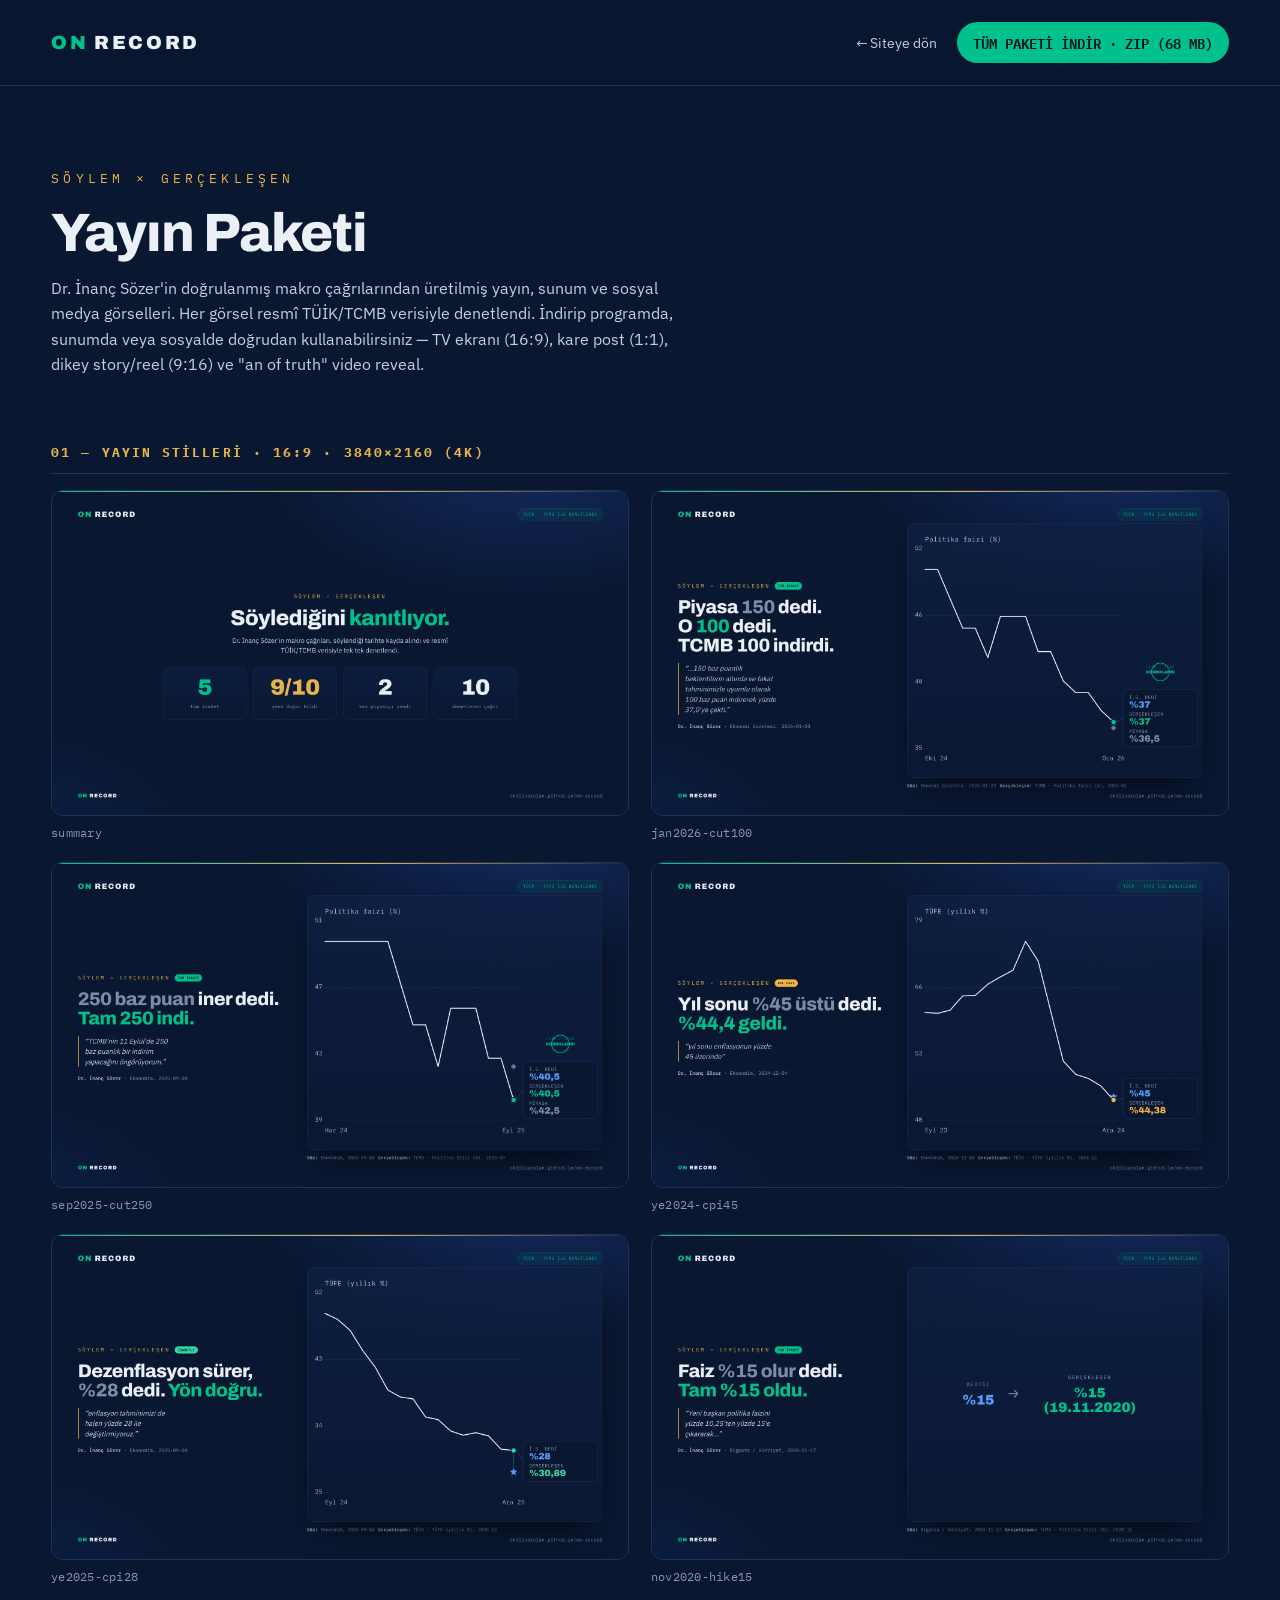
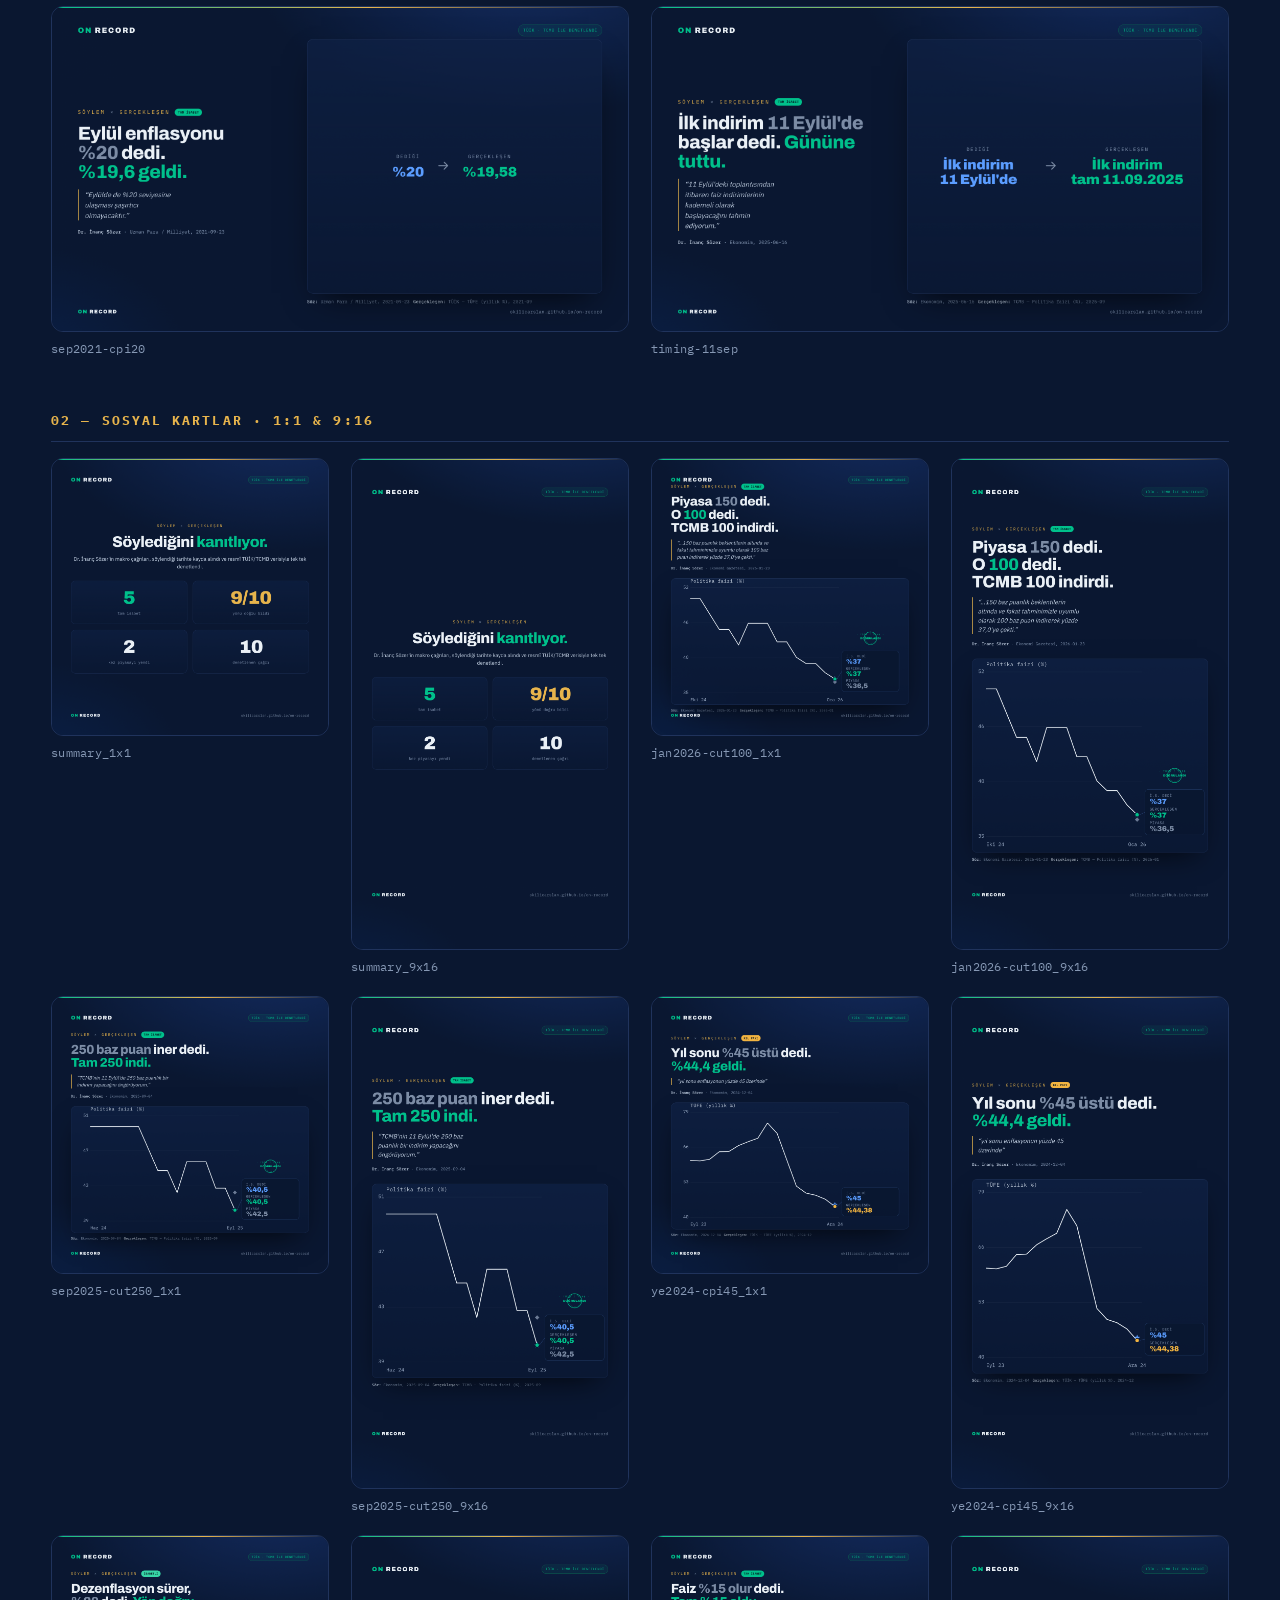
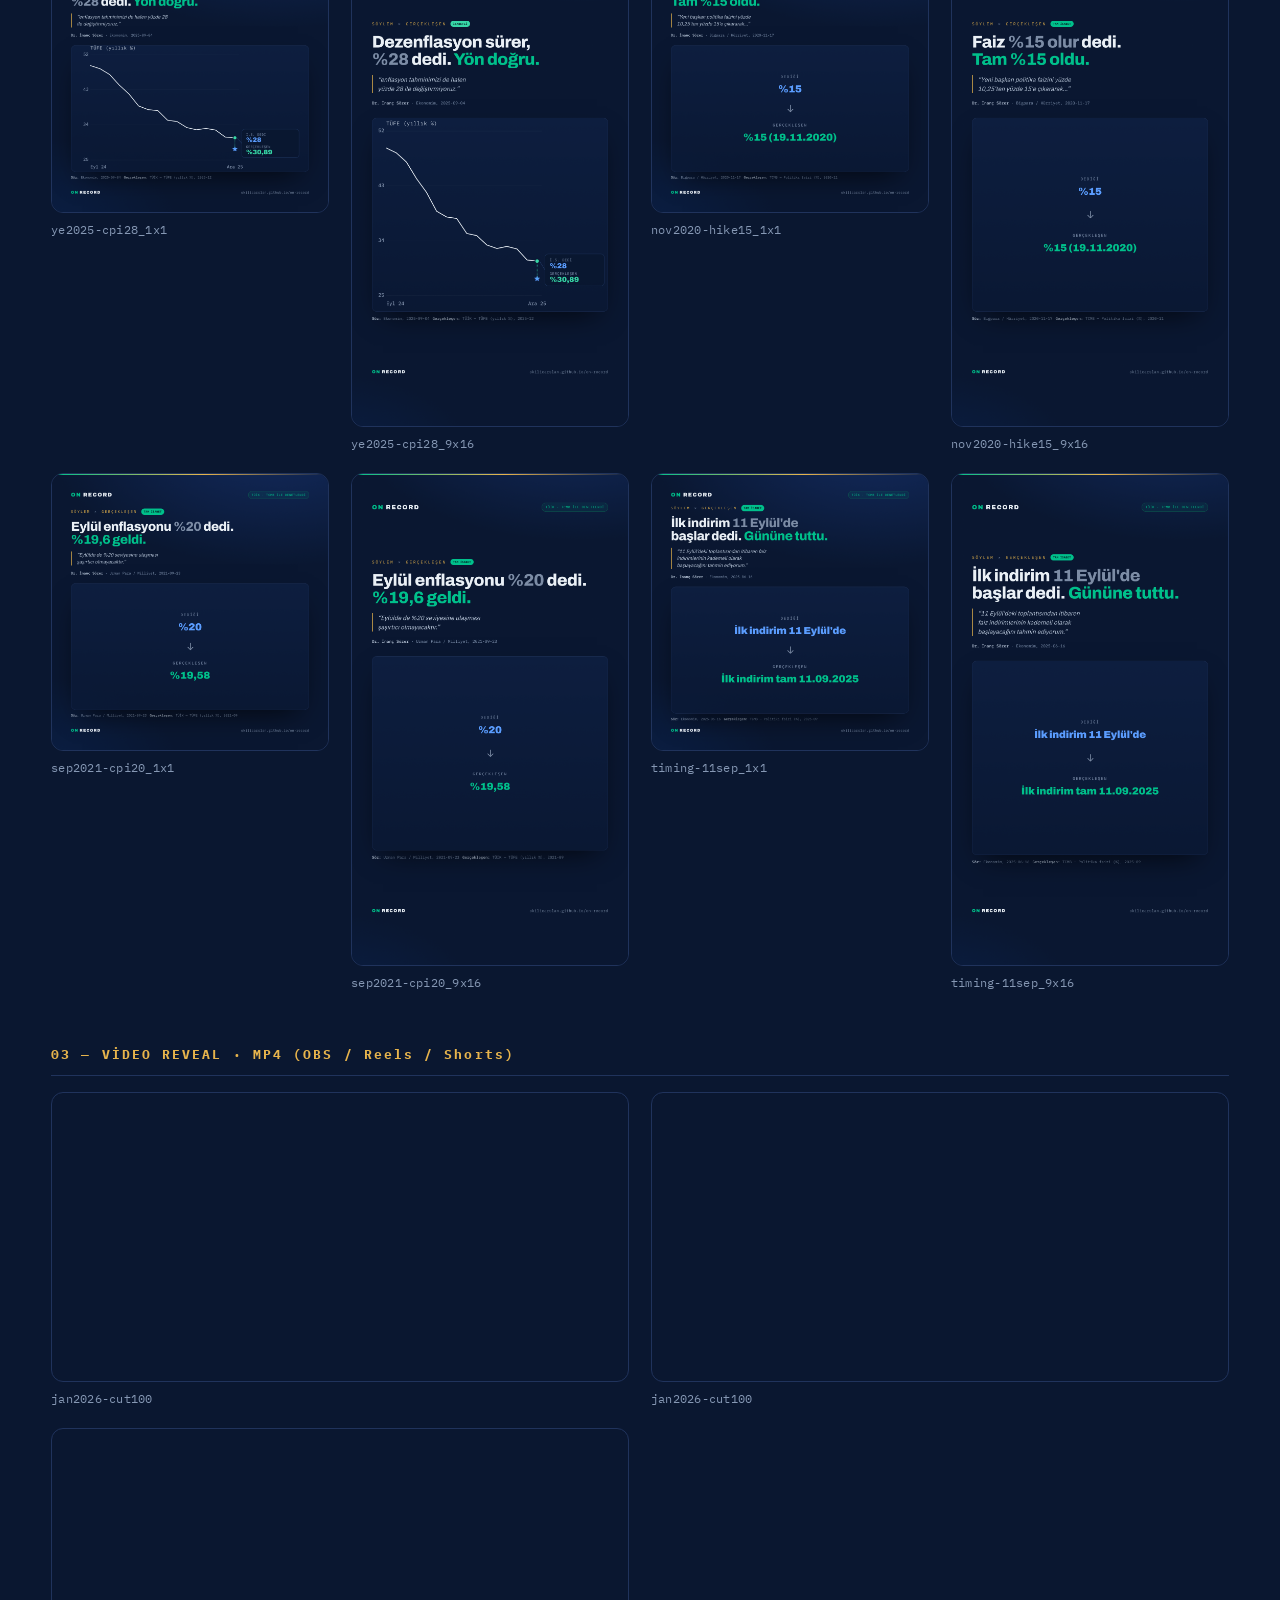
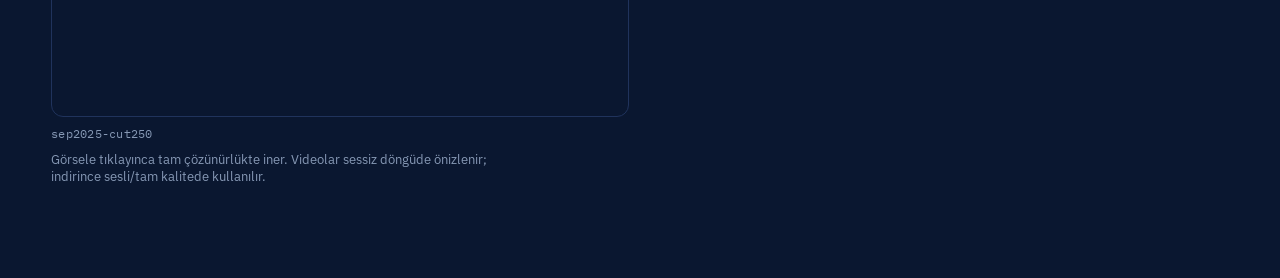
==== media/index.html @ 14b2d560 "Add broadcast/social export pack + live gallery - Export engine: window.OR_ENGINE + deterministic se" ====
<!doctype html>
<html lang="tr"><head><meta charset="utf-8">
<meta name="viewport" content="width=device-width, initial-scale=1">
<title>On Record — Yayın Paketi · Dr. İnanç Sözer</title>
<link href="https://fonts.googleapis.com/css2?family=Archivo:wght@700;800;900&family=IBM+Plex+Mono:wght@400;500&family=IBM+Plex+Sans:wght@400;500;600&display=swap" rel="stylesheet">
<style>
 :root{--navy:#0A1730;--ink:#EAF0F6;--ink2:#c3d0e2;--muted:#8698b4;--line:#20335c;--confirm:#00C08B;--gold:#E7B44C}
 *{box-sizing:border-box}
 body{margin:0;color:var(--ink);font-family:'IBM Plex Sans',system-ui,sans-serif;
   background:radial-gradient(1200px 700px at 80% -8%,#12295a 0,transparent 60%),var(--navy);padding:0 0 80px}
 .top{display:flex;align-items:center;justify-content:space-between;gap:16px;flex-wrap:wrap;
   padding:22px clamp(18px,4vw,54px);border-bottom:1px solid var(--line);position:sticky;top:0;
   background:rgba(10,23,48,.86);backdrop-filter:blur(9px);z-index:5}
 .wm{font-family:Archivo,sans-serif;font-weight:900;letter-spacing:.14em;font-size:19px}.wm span{color:var(--confirm)}
 .top a{color:var(--ink2);text-decoration:none;font-size:14px} .top a:hover{color:var(--ink)}
 .dl{font-family:'IBM Plex Mono',monospace;font-size:13px;color:#04121f !important;background:var(--confirm);
   padding:9px 16px;border-radius:999px;font-weight:600}
 header.hero{padding:clamp(40px,7vw,84px) clamp(18px,4vw,54px) 10px;max-width:1000px}
 header .ey{font-family:'IBM Plex Mono',monospace;letter-spacing:.32em;color:var(--gold);font-size:13px}
 header h1{font-family:Archivo,sans-serif;font-weight:800;letter-spacing:-.02em;line-height:1.05;
   font-size:clamp(30px,5vw,54px);margin:18px 0 14px}
 header p{color:var(--ink2);max-width:64ch;line-height:1.6;font-size:16px;margin:0}
 h2{font-family:'IBM Plex Mono',monospace;color:var(--gold);letter-spacing:.16em;font-size:13px;
   margin:56px clamp(18px,4vw,54px) 16px;padding:0 0 12px;border-bottom:1px solid var(--line);max-width:1400px}
 .grid{display:grid;gap:22px;padding:0 clamp(18px,4vw,54px);max-width:1500px}
 .b{grid-template-columns:repeat(2,1fr)} .s{grid-template-columns:repeat(4,1fr)} .m{grid-template-columns:repeat(2,1fr)}
 .fig{text-decoration:none;color:inherit} figure{margin:0}
 img,video{width:100%;display:block;border:1px solid var(--line);border-radius:12px;background:#0A1730;
   transition:transform .25s ease,border-color .25s ease}
 .fig:hover img,.fig:hover video{transform:translateY(-3px);border-color:var(--confirm)}
 figcaption{font-family:'IBM Plex Mono',monospace;font-size:12px;color:var(--muted);margin-top:9px;letter-spacing:.02em}
 .note{color:var(--muted);font-size:13px;padding:0 clamp(18px,4vw,54px);max-width:70ch;margin-top:10px}
 @media(max-width:820px){.s{grid-template-columns:repeat(2,1fr)}.b,.m{grid-template-columns:1fr}}
</style></head><body>
<div class="top">
  <div class="wm"><span>ON</span> RECORD</div>
  <div style="display:flex;align-items:center;gap:20px">
    <a href="../index.html">← Siteye dön</a>
    <a class="dl" href="on-record-yayin-paketi.zip" download>TÜM PAKETİ İNDİR · ZIP (68 MB)</a>
  </div>
</div>
<header class="hero">
  <div class="ey">SÖYLEM × GERÇEKLEŞEN</div>
  <h1>Yayın Paketi</h1>
  <p>Dr. İnanç Sözer'in doğrulanmış makro çağrılarından üretilmiş yayın, sunum ve sosyal medya görselleri.
  Her görsel resmî TÜİK/TCMB verisiyle denetlendi. İndirip programda, sunumda veya sosyalde doğrudan kullanabilirsiniz —
  TV ekranı (16:9), kare post (1:1), dikey story/reel (9:16) ve "an of truth" video reveal.</p>
</header>
<h2>01 — YAYIN STİLLERİ · 16:9 · 3840×2160 (4K)</h2><div class="grid b"><a class="fig" href="broadcast/summary_16x9.png" download><figure><img loading="lazy" src="broadcast/summary_16x9.png"><figcaption>summary</figcaption></figure></a><a class="fig" href="broadcast/jan2026-cut100_16x9.png" download><figure><img loading="lazy" src="broadcast/jan2026-cut100_16x9.png"><figcaption>jan2026-cut100</figcaption></figure></a><a class="fig" href="broadcast/sep2025-cut250_16x9.png" download><figure><img loading="lazy" src="broadcast/sep2025-cut250_16x9.png"><figcaption>sep2025-cut250</figcaption></figure></a><a class="fig" href="broadcast/ye2024-cpi45_16x9.png" download><figure><img loading="lazy" src="broadcast/ye2024-cpi45_16x9.png"><figcaption>ye2024-cpi45</figcaption></figure></a><a class="fig" href="broadcast/ye2025-cpi28_16x9.png" download><figure><img loading="lazy" src="broadcast/ye2025-cpi28_16x9.png"><figcaption>ye2025-cpi28</figcaption></figure></a><a class="fig" href="broadcast/nov2020-hike15_16x9.png" download><figure><img loading="lazy" src="broadcast/nov2020-hike15_16x9.png"><figcaption>nov2020-hike15</figcaption></figure></a><a class="fig" href="broadcast/sep2021-cpi20_16x9.png" download><figure><img loading="lazy" src="broadcast/sep2021-cpi20_16x9.png"><figcaption>sep2021-cpi20</figcaption></figure></a><a class="fig" href="broadcast/timing-11sep_16x9.png" download><figure><img loading="lazy" src="broadcast/timing-11sep_16x9.png"><figcaption>timing-11sep</figcaption></figure></a></div>
<h2>02 — SOSYAL KARTLAR · 1:1 & 9:16</h2><div class="grid s"><a class="fig" href="social/summary_1x1.png" download><figure><img loading="lazy" src="social/summary_1x1.png"><figcaption>summary_1x1</figcaption></figure></a><a class="fig" href="social/summary_9x16.png" download><figure><img loading="lazy" src="social/summary_9x16.png"><figcaption>summary_9x16</figcaption></figure></a><a class="fig" href="social/jan2026-cut100_1x1.png" download><figure><img loading="lazy" src="social/jan2026-cut100_1x1.png"><figcaption>jan2026-cut100_1x1</figcaption></figure></a><a class="fig" href="social/jan2026-cut100_9x16.png" download><figure><img loading="lazy" src="social/jan2026-cut100_9x16.png"><figcaption>jan2026-cut100_9x16</figcaption></figure></a><a class="fig" href="social/sep2025-cut250_1x1.png" download><figure><img loading="lazy" src="social/sep2025-cut250_1x1.png"><figcaption>sep2025-cut250_1x1</figcaption></figure></a><a class="fig" href="social/sep2025-cut250_9x16.png" download><figure><img loading="lazy" src="social/sep2025-cut250_9x16.png"><figcaption>sep2025-cut250_9x16</figcaption></figure></a><a class="fig" href="social/ye2024-cpi45_1x1.png" download><figure><img loading="lazy" src="social/ye2024-cpi45_1x1.png"><figcaption>ye2024-cpi45_1x1</figcaption></figure></a><a class="fig" href="social/ye2024-cpi45_9x16.png" download><figure><img loading="lazy" src="social/ye2024-cpi45_9x16.png"><figcaption>ye2024-cpi45_9x16</figcaption></figure></a><a class="fig" href="social/ye2025-cpi28_1x1.png" download><figure><img loading="lazy" src="social/ye2025-cpi28_1x1.png"><figcaption>ye2025-cpi28_1x1</figcaption></figure></a><a class="fig" href="social/ye2025-cpi28_9x16.png" download><figure><img loading="lazy" src="social/ye2025-cpi28_9x16.png"><figcaption>ye2025-cpi28_9x16</figcaption></figure></a><a class="fig" href="social/nov2020-hike15_1x1.png" download><figure><img loading="lazy" src="social/nov2020-hike15_1x1.png"><figcaption>nov2020-hike15_1x1</figcaption></figure></a><a class="fig" href="social/nov2020-hike15_9x16.png" download><figure><img loading="lazy" src="social/nov2020-hike15_9x16.png"><figcaption>nov2020-hike15_9x16</figcaption></figure></a><a class="fig" href="social/sep2021-cpi20_1x1.png" download><figure><img loading="lazy" src="social/sep2021-cpi20_1x1.png"><figcaption>sep2021-cpi20_1x1</figcaption></figure></a><a class="fig" href="social/sep2021-cpi20_9x16.png" download><figure><img loading="lazy" src="social/sep2021-cpi20_9x16.png"><figcaption>sep2021-cpi20_9x16</figcaption></figure></a><a class="fig" href="social/timing-11sep_1x1.png" download><figure><img loading="lazy" src="social/timing-11sep_1x1.png"><figcaption>timing-11sep_1x1</figcaption></figure></a><a class="fig" href="social/timing-11sep_9x16.png" download><figure><img loading="lazy" src="social/timing-11sep_9x16.png"><figcaption>timing-11sep_9x16</figcaption></figure></a></div>
<h2>03 — VİDEO REVEAL · MP4 (OBS / Reels / Shorts)</h2><div class="grid m"><a class="fig" href="motion/jan2026-cut100_16x9.mp4" download><figure><video src="motion/jan2026-cut100_16x9.mp4" autoplay loop muted playsinline></video><figcaption>jan2026-cut100</figcaption></figure></a><a class="fig" href="motion/jan2026-cut100_9x16.mp4" download><figure><video src="motion/jan2026-cut100_9x16.mp4" autoplay loop muted playsinline></video><figcaption>jan2026-cut100</figcaption></figure></a><a class="fig" href="motion/sep2025-cut250_16x9.mp4" download><figure><video src="motion/sep2025-cut250_16x9.mp4" autoplay loop muted playsinline></video><figcaption>sep2025-cut250</figcaption></figure></a></div>
<p class="note">Görsele tıklayınca tam çözünürlükte iner. Videolar sessiz döngüde önizlenir; indirince sesli/tam kalitede kullanılır.</p>
</body></html>
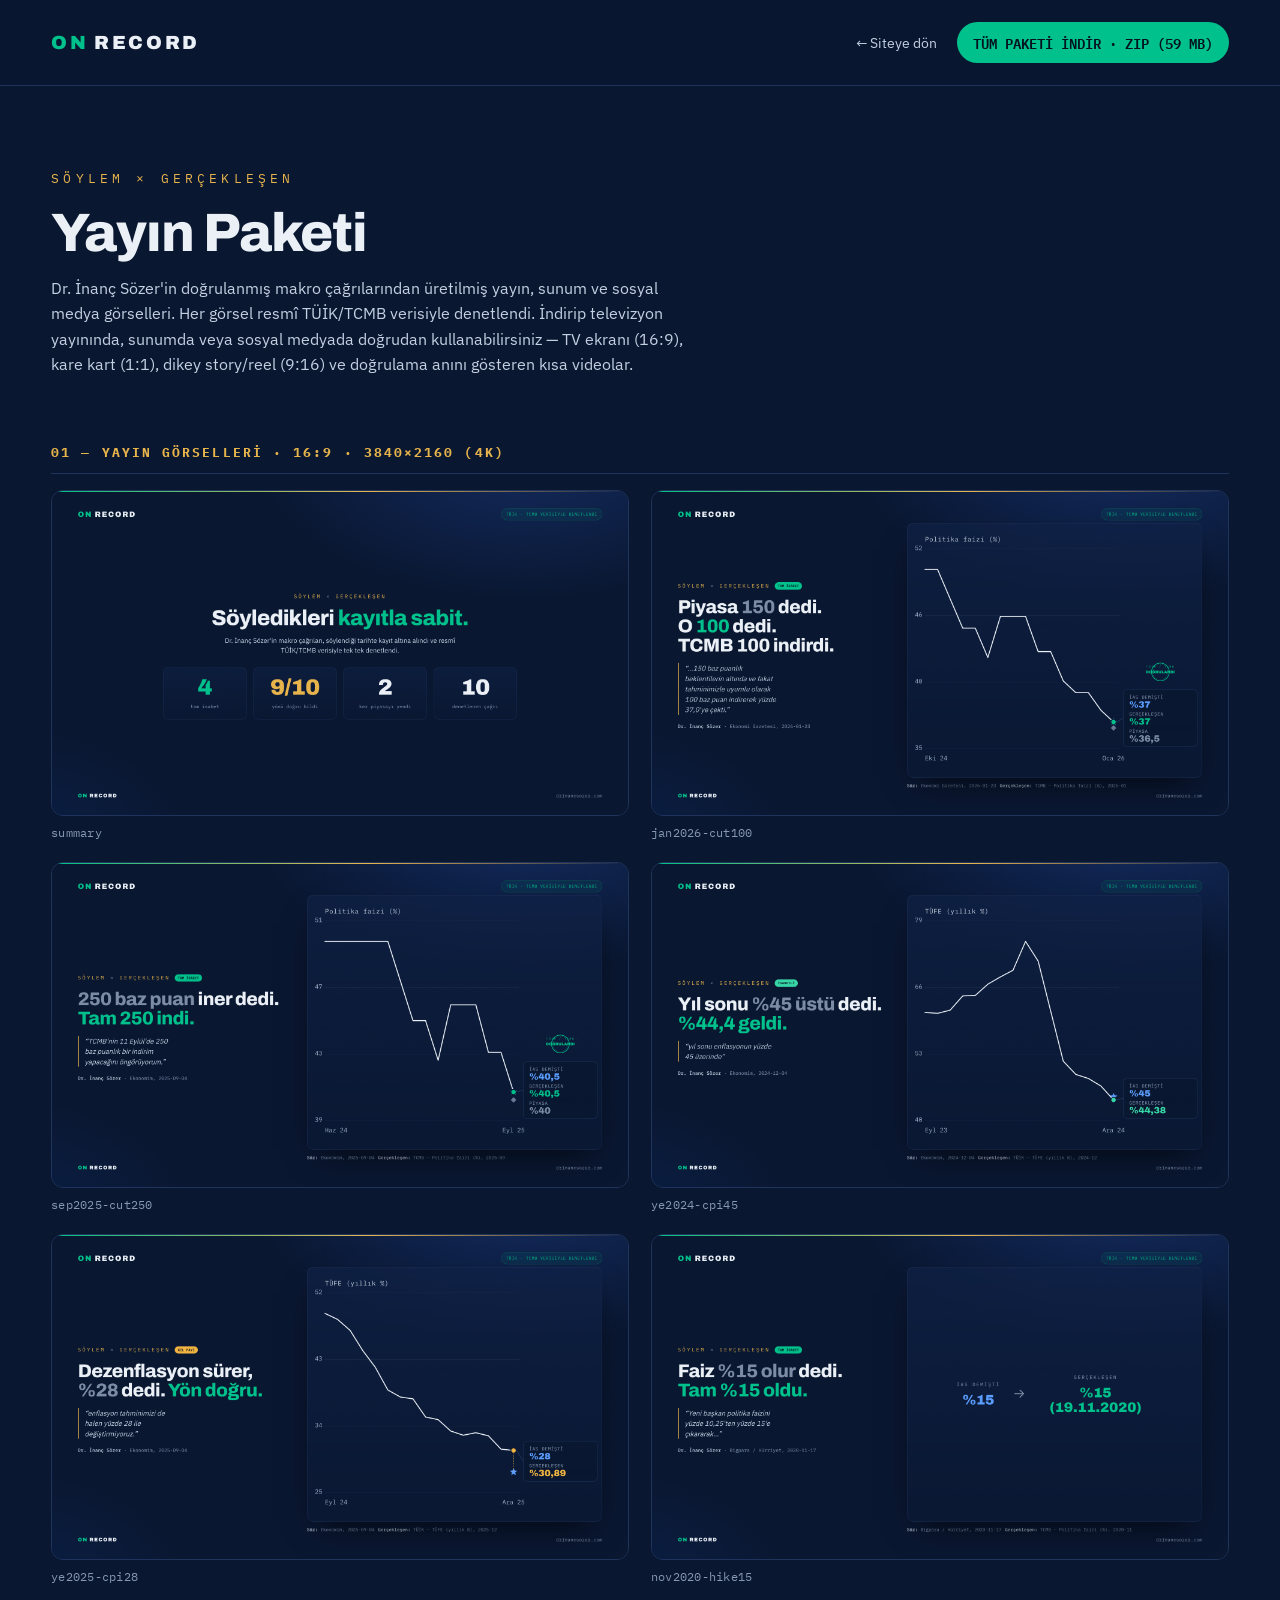
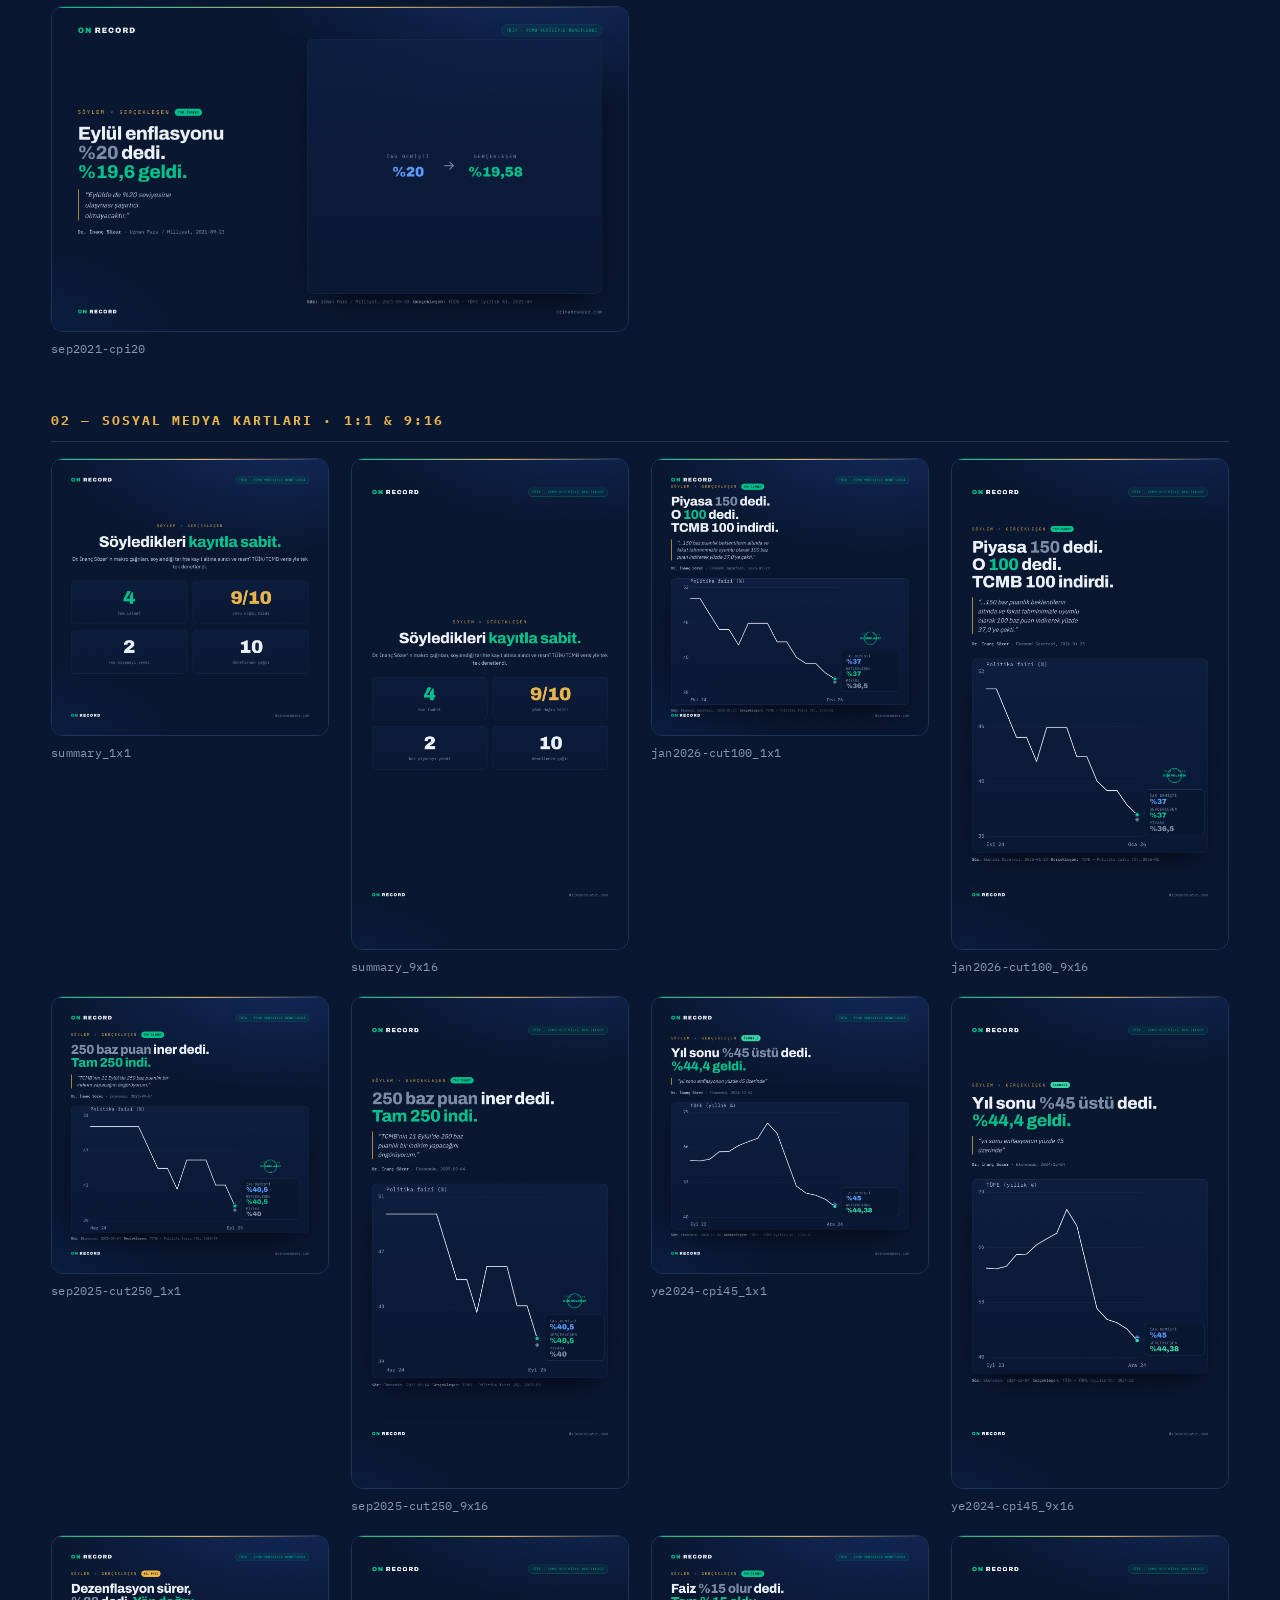
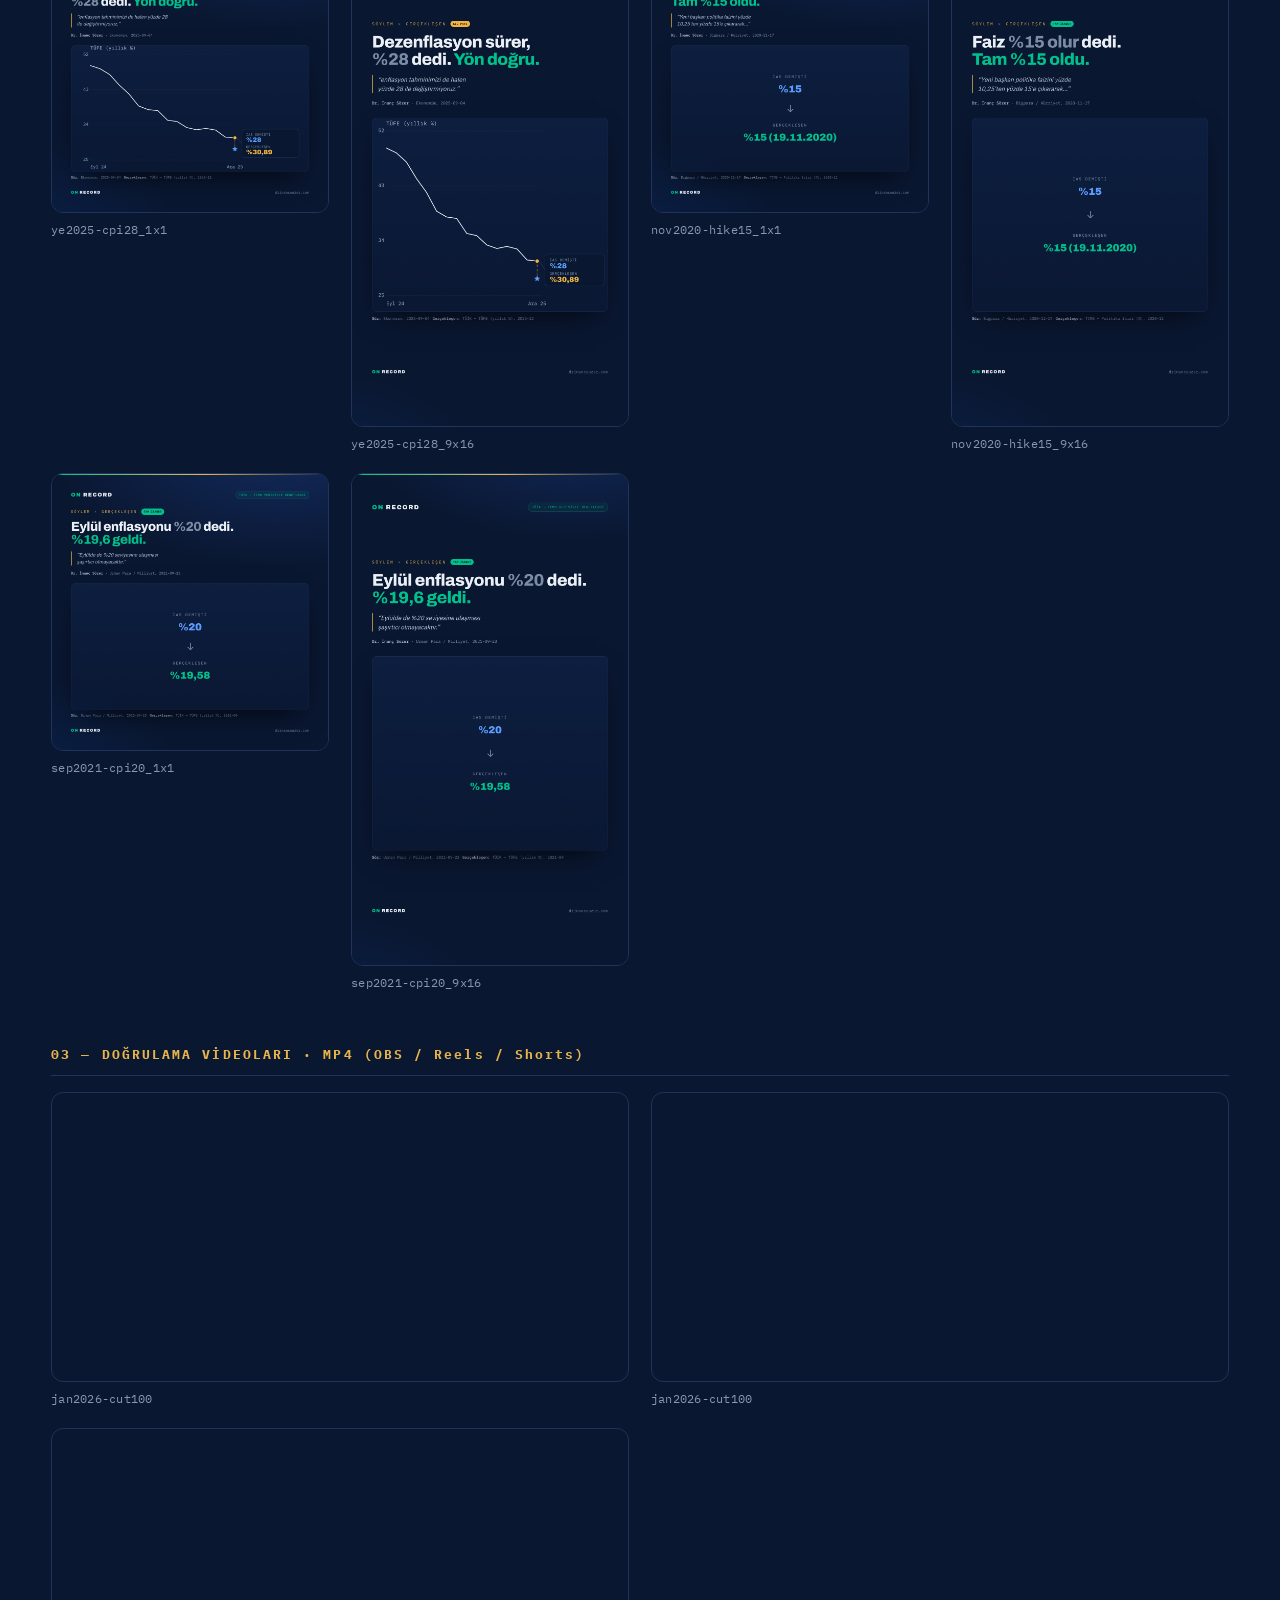
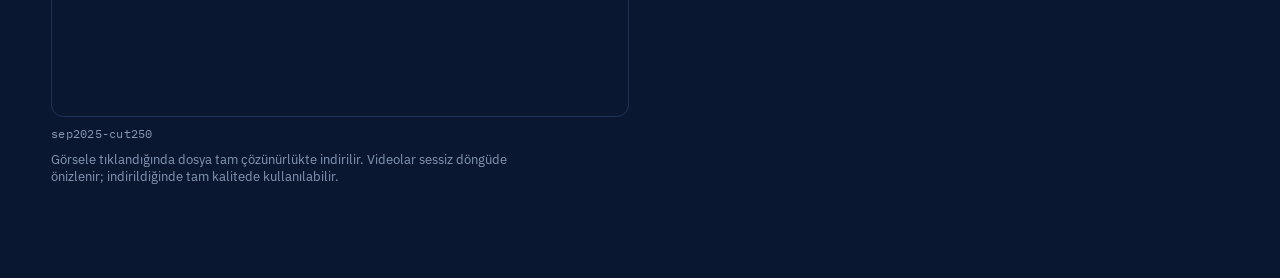
==== commit 9d821650: "A-to-Z audit + Turkish council fixes: audit-proof dataset, professional register, #hediye gate - Dat" ====
--- a/media/index.html
+++ b/media/index.html
@@ -36,18 +36,18 @@
   <div class="wm"><span>ON</span> RECORD</div>
   <div style="display:flex;align-items:center;gap:20px">
     <a href="../index.html">← Siteye dön</a>
-    <a class="dl" href="on-record-yayin-paketi.zip" download>TÜM PAKETİ İNDİR · ZIP (68 MB)</a>
+    <a class="dl" href="on-record-yayin-paketi.zip" download>TÜM PAKETİ İNDİR · ZIP (59 MB)</a>
   </div>
 </div>
 <header class="hero">
   <div class="ey">SÖYLEM × GERÇEKLEŞEN</div>
   <h1>Yayın Paketi</h1>
   <p>Dr. İnanç Sözer'in doğrulanmış makro çağrılarından üretilmiş yayın, sunum ve sosyal medya görselleri.
-  Her görsel resmî TÜİK/TCMB verisiyle denetlendi. İndirip programda, sunumda veya sosyalde doğrudan kullanabilirsiniz —
-  TV ekranı (16:9), kare post (1:1), dikey story/reel (9:16) ve "an of truth" video reveal.</p>
+  Her görsel resmî TÜİK/TCMB verisiyle denetlendi. İndirip televizyon yayınında, sunumda veya sosyal medyada doğrudan kullanabilirsiniz —
+  TV ekranı (16:9), kare kart (1:1), dikey story/reel (9:16) ve doğrulama anını gösteren kısa videolar.</p>
 </header>
-<h2>01 — YAYIN STİLLERİ · 16:9 · 3840×2160 (4K)</h2><div class="grid b"><a class="fig" href="broadcast/summary_16x9.png" download><figure><img loading="lazy" src="broadcast/summary_16x9.png"><figcaption>summary</figcaption></figure></a><a class="fig" href="broadcast/jan2026-cut100_16x9.png" download><figure><img loading="lazy" src="broadcast/jan2026-cut100_16x9.png"><figcaption>jan2026-cut100</figcaption></figure></a><a class="fig" href="broadcast/sep2025-cut250_16x9.png" download><figure><img loading="lazy" src="broadcast/sep2025-cut250_16x9.png"><figcaption>sep2025-cut250</figcaption></figure></a><a class="fig" href="broadcast/ye2024-cpi45_16x9.png" download><figure><img loading="lazy" src="broadcast/ye2024-cpi45_16x9.png"><figcaption>ye2024-cpi45</figcaption></figure></a><a class="fig" href="broadcast/ye2025-cpi28_16x9.png" download><figure><img loading="lazy" src="broadcast/ye2025-cpi28_16x9.png"><figcaption>ye2025-cpi28</figcaption></figure></a><a class="fig" href="broadcast/nov2020-hike15_16x9.png" download><figure><img loading="lazy" src="broadcast/nov2020-hike15_16x9.png"><figcaption>nov2020-hike15</figcaption></figure></a><a class="fig" href="broadcast/sep2021-cpi20_16x9.png" download><figure><img loading="lazy" src="broadcast/sep2021-cpi20_16x9.png"><figcaption>sep2021-cpi20</figcaption></figure></a><a class="fig" href="broadcast/timing-11sep_16x9.png" download><figure><img loading="lazy" src="broadcast/timing-11sep_16x9.png"><figcaption>timing-11sep</figcaption></figure></a></div>
-<h2>02 — SOSYAL KARTLAR · 1:1 & 9:16</h2><div class="grid s"><a class="fig" href="social/summary_1x1.png" download><figure><img loading="lazy" src="social/summary_1x1.png"><figcaption>summary_1x1</figcaption></figure></a><a class="fig" href="social/summary_9x16.png" download><figure><img loading="lazy" src="social/summary_9x16.png"><figcaption>summary_9x16</figcaption></figure></a><a class="fig" href="social/jan2026-cut100_1x1.png" download><figure><img loading="lazy" src="social/jan2026-cut100_1x1.png"><figcaption>jan2026-cut100_1x1</figcaption></figure></a><a class="fig" href="social/jan2026-cut100_9x16.png" download><figure><img loading="lazy" src="social/jan2026-cut100_9x16.png"><figcaption>jan2026-cut100_9x16</figcaption></figure></a><a class="fig" href="social/sep2025-cut250_1x1.png" download><figure><img loading="lazy" src="social/sep2025-cut250_1x1.png"><figcaption>sep2025-cut250_1x1</figcaption></figure></a><a class="fig" href="social/sep2025-cut250_9x16.png" download><figure><img loading="lazy" src="social/sep2025-cut250_9x16.png"><figcaption>sep2025-cut250_9x16</figcaption></figure></a><a class="fig" href="social/ye2024-cpi45_1x1.png" download><figure><img loading="lazy" src="social/ye2024-cpi45_1x1.png"><figcaption>ye2024-cpi45_1x1</figcaption></figure></a><a class="fig" href="social/ye2024-cpi45_9x16.png" download><figure><img loading="lazy" src="social/ye2024-cpi45_9x16.png"><figcaption>ye2024-cpi45_9x16</figcaption></figure></a><a class="fig" href="social/ye2025-cpi28_1x1.png" download><figure><img loading="lazy" src="social/ye2025-cpi28_1x1.png"><figcaption>ye2025-cpi28_1x1</figcaption></figure></a><a class="fig" href="social/ye2025-cpi28_9x16.png" download><figure><img loading="lazy" src="social/ye2025-cpi28_9x16.png"><figcaption>ye2025-cpi28_9x16</figcaption></figure></a><a class="fig" href="social/nov2020-hike15_1x1.png" download><figure><img loading="lazy" src="social/nov2020-hike15_1x1.png"><figcaption>nov2020-hike15_1x1</figcaption></figure></a><a class="fig" href="social/nov2020-hike15_9x16.png" download><figure><img loading="lazy" src="social/nov2020-hike15_9x16.png"><figcaption>nov2020-hike15_9x16</figcaption></figure></a><a class="fig" href="social/sep2021-cpi20_1x1.png" download><figure><img loading="lazy" src="social/sep2021-cpi20_1x1.png"><figcaption>sep2021-cpi20_1x1</figcaption></figure></a><a class="fig" href="social/sep2021-cpi20_9x16.png" download><figure><img loading="lazy" src="social/sep2021-cpi20_9x16.png"><figcaption>sep2021-cpi20_9x16</figcaption></figure></a><a class="fig" href="social/timing-11sep_1x1.png" download><figure><img loading="lazy" src="social/timing-11sep_1x1.png"><figcaption>timing-11sep_1x1</figcaption></figure></a><a class="fig" href="social/timing-11sep_9x16.png" download><figure><img loading="lazy" src="social/timing-11sep_9x16.png"><figcaption>timing-11sep_9x16</figcaption></figure></a></div>
-<h2>03 — VİDEO REVEAL · MP4 (OBS / Reels / Shorts)</h2><div class="grid m"><a class="fig" href="motion/jan2026-cut100_16x9.mp4" download><figure><video src="motion/jan2026-cut100_16x9.mp4" autoplay loop muted playsinline></video><figcaption>jan2026-cut100</figcaption></figure></a><a class="fig" href="motion/jan2026-cut100_9x16.mp4" download><figure><video src="motion/jan2026-cut100_9x16.mp4" autoplay loop muted playsinline></video><figcaption>jan2026-cut100</figcaption></figure></a><a class="fig" href="motion/sep2025-cut250_16x9.mp4" download><figure><video src="motion/sep2025-cut250_16x9.mp4" autoplay loop muted playsinline></video><figcaption>sep2025-cut250</figcaption></figure></a></div>
-<p class="note">Görsele tıklayınca tam çözünürlükte iner. Videolar sessiz döngüde önizlenir; indirince sesli/tam kalitede kullanılır.</p>
+<h2>01 — YAYIN GÖRSELLERİ · 16:9 · 3840×2160 (4K)</h2><div class="grid b"><a class="fig" href="broadcast/summary_16x9.png" download><figure><img loading="lazy" src="broadcast/summary_16x9.png"><figcaption>summary</figcaption></figure></a><a class="fig" href="broadcast/jan2026-cut100_16x9.png" download><figure><img loading="lazy" src="broadcast/jan2026-cut100_16x9.png"><figcaption>jan2026-cut100</figcaption></figure></a><a class="fig" href="broadcast/sep2025-cut250_16x9.png" download><figure><img loading="lazy" src="broadcast/sep2025-cut250_16x9.png"><figcaption>sep2025-cut250</figcaption></figure></a><a class="fig" href="broadcast/ye2024-cpi45_16x9.png" download><figure><img loading="lazy" src="broadcast/ye2024-cpi45_16x9.png"><figcaption>ye2024-cpi45</figcaption></figure></a><a class="fig" href="broadcast/ye2025-cpi28_16x9.png" download><figure><img loading="lazy" src="broadcast/ye2025-cpi28_16x9.png"><figcaption>ye2025-cpi28</figcaption></figure></a><a class="fig" href="broadcast/nov2020-hike15_16x9.png" download><figure><img loading="lazy" src="broadcast/nov2020-hike15_16x9.png"><figcaption>nov2020-hike15</figcaption></figure></a><a class="fig" href="broadcast/sep2021-cpi20_16x9.png" download><figure><img loading="lazy" src="broadcast/sep2021-cpi20_16x9.png"><figcaption>sep2021-cpi20</figcaption></figure></a></div>
+<h2>02 — SOSYAL MEDYA KARTLARI · 1:1 & 9:16</h2><div class="grid s"><a class="fig" href="social/summary_1x1.png" download><figure><img loading="lazy" src="social/summary_1x1.png"><figcaption>summary_1x1</figcaption></figure></a><a class="fig" href="social/summary_9x16.png" download><figure><img loading="lazy" src="social/summary_9x16.png"><figcaption>summary_9x16</figcaption></figure></a><a class="fig" href="social/jan2026-cut100_1x1.png" download><figure><img loading="lazy" src="social/jan2026-cut100_1x1.png"><figcaption>jan2026-cut100_1x1</figcaption></figure></a><a class="fig" href="social/jan2026-cut100_9x16.png" download><figure><img loading="lazy" src="social/jan2026-cut100_9x16.png"><figcaption>jan2026-cut100_9x16</figcaption></figure></a><a class="fig" href="social/sep2025-cut250_1x1.png" download><figure><img loading="lazy" src="social/sep2025-cut250_1x1.png"><figcaption>sep2025-cut250_1x1</figcaption></figure></a><a class="fig" href="social/sep2025-cut250_9x16.png" download><figure><img loading="lazy" src="social/sep2025-cut250_9x16.png"><figcaption>sep2025-cut250_9x16</figcaption></figure></a><a class="fig" href="social/ye2024-cpi45_1x1.png" download><figure><img loading="lazy" src="social/ye2024-cpi45_1x1.png"><figcaption>ye2024-cpi45_1x1</figcaption></figure></a><a class="fig" href="social/ye2024-cpi45_9x16.png" download><figure><img loading="lazy" src="social/ye2024-cpi45_9x16.png"><figcaption>ye2024-cpi45_9x16</figcaption></figure></a><a class="fig" href="social/ye2025-cpi28_1x1.png" download><figure><img loading="lazy" src="social/ye2025-cpi28_1x1.png"><figcaption>ye2025-cpi28_1x1</figcaption></figure></a><a class="fig" href="social/ye2025-cpi28_9x16.png" download><figure><img loading="lazy" src="social/ye2025-cpi28_9x16.png"><figcaption>ye2025-cpi28_9x16</figcaption></figure></a><a class="fig" href="social/nov2020-hike15_1x1.png" download><figure><img loading="lazy" src="social/nov2020-hike15_1x1.png"><figcaption>nov2020-hike15_1x1</figcaption></figure></a><a class="fig" href="social/nov2020-hike15_9x16.png" download><figure><img loading="lazy" src="social/nov2020-hike15_9x16.png"><figcaption>nov2020-hike15_9x16</figcaption></figure></a><a class="fig" href="social/sep2021-cpi20_1x1.png" download><figure><img loading="lazy" src="social/sep2021-cpi20_1x1.png"><figcaption>sep2021-cpi20_1x1</figcaption></figure></a><a class="fig" href="social/sep2021-cpi20_9x16.png" download><figure><img loading="lazy" src="social/sep2021-cpi20_9x16.png"><figcaption>sep2021-cpi20_9x16</figcaption></figure></a></div>
+<h2>03 — DOĞRULAMA VİDEOLARI · MP4 (OBS / Reels / Shorts)</h2><div class="grid m"><a class="fig" href="motion/jan2026-cut100_16x9.mp4" download><figure><video src="motion/jan2026-cut100_16x9.mp4" autoplay loop muted playsinline></video><figcaption>jan2026-cut100</figcaption></figure></a><a class="fig" href="motion/jan2026-cut100_9x16.mp4" download><figure><video src="motion/jan2026-cut100_9x16.mp4" autoplay loop muted playsinline></video><figcaption>jan2026-cut100</figcaption></figure></a><a class="fig" href="motion/sep2025-cut250_16x9.mp4" download><figure><video src="motion/sep2025-cut250_16x9.mp4" autoplay loop muted playsinline></video><figcaption>sep2025-cut250</figcaption></figure></a></div>
+<p class="note">Görsele tıklandığında dosya tam çözünürlükte indirilir. Videolar sessiz döngüde önizlenir; indirildiğinde tam kalitede kullanılabilir.</p>
 </body></html>
